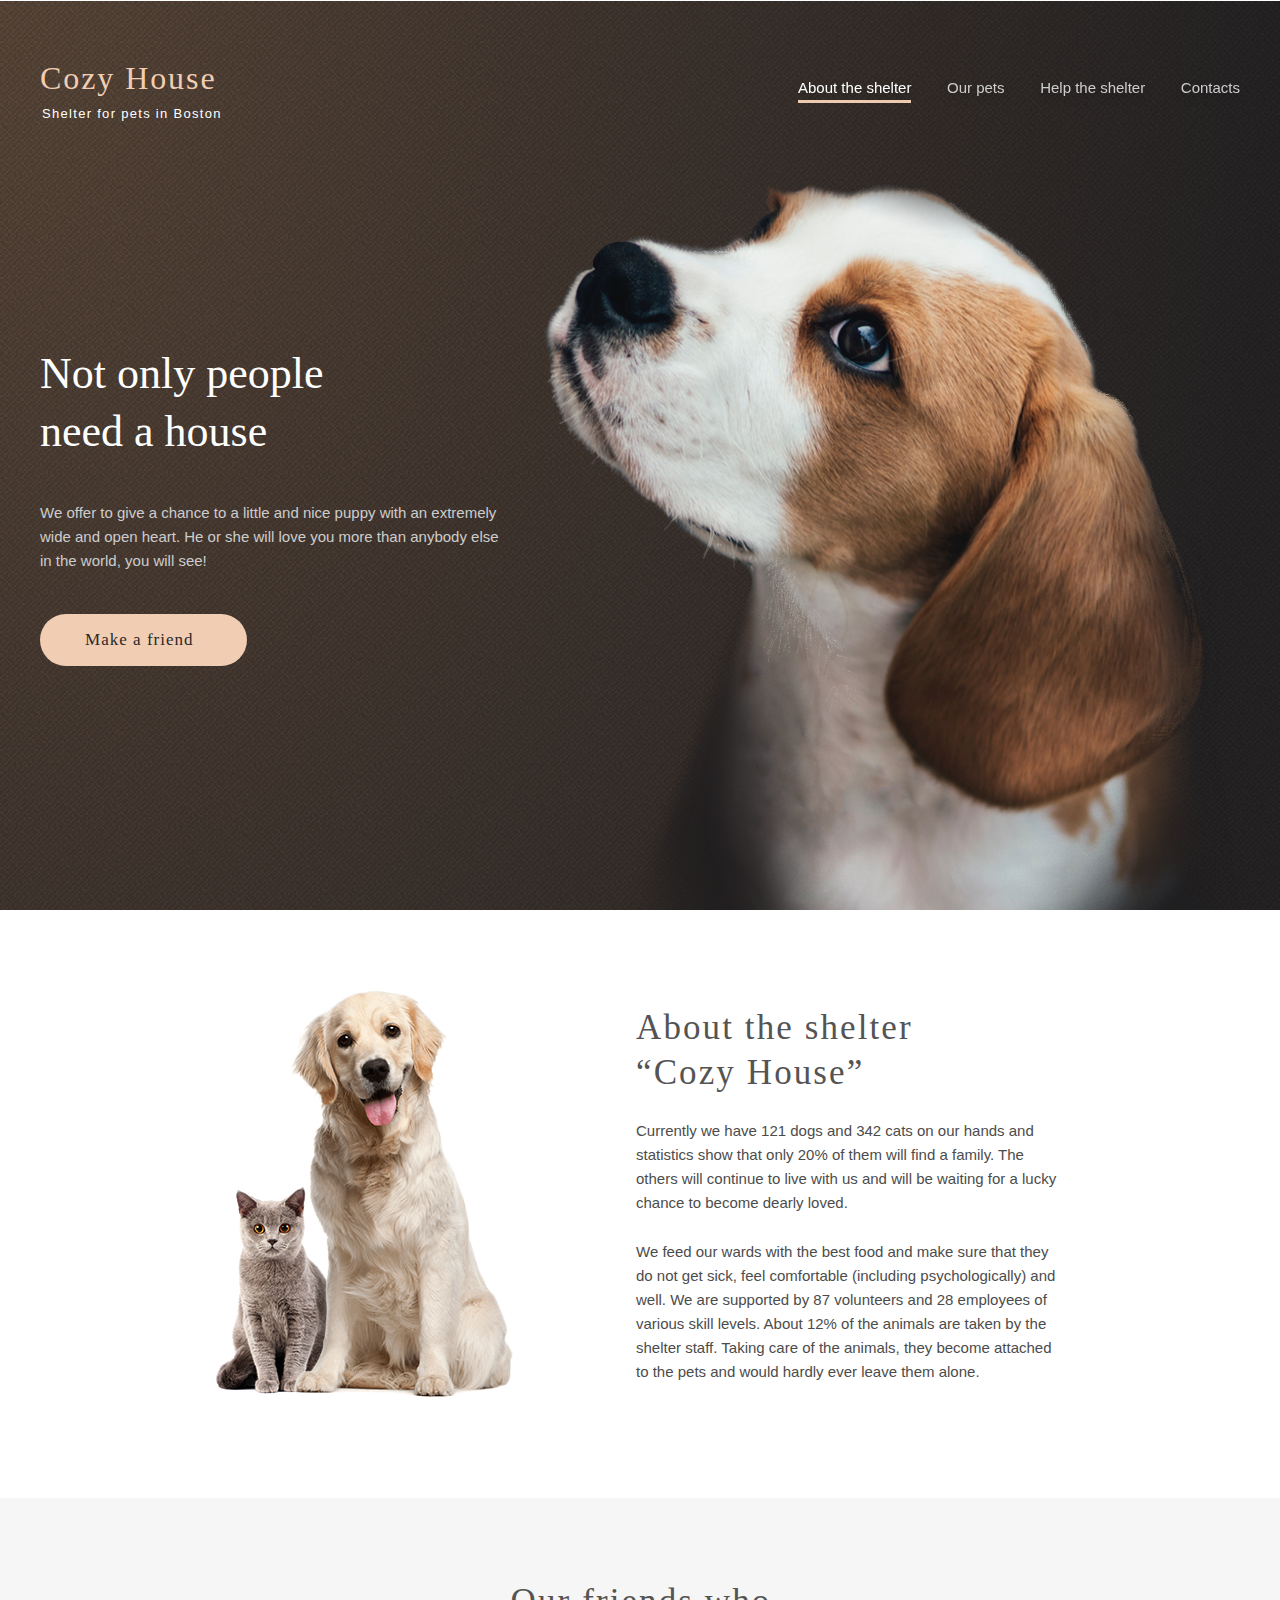
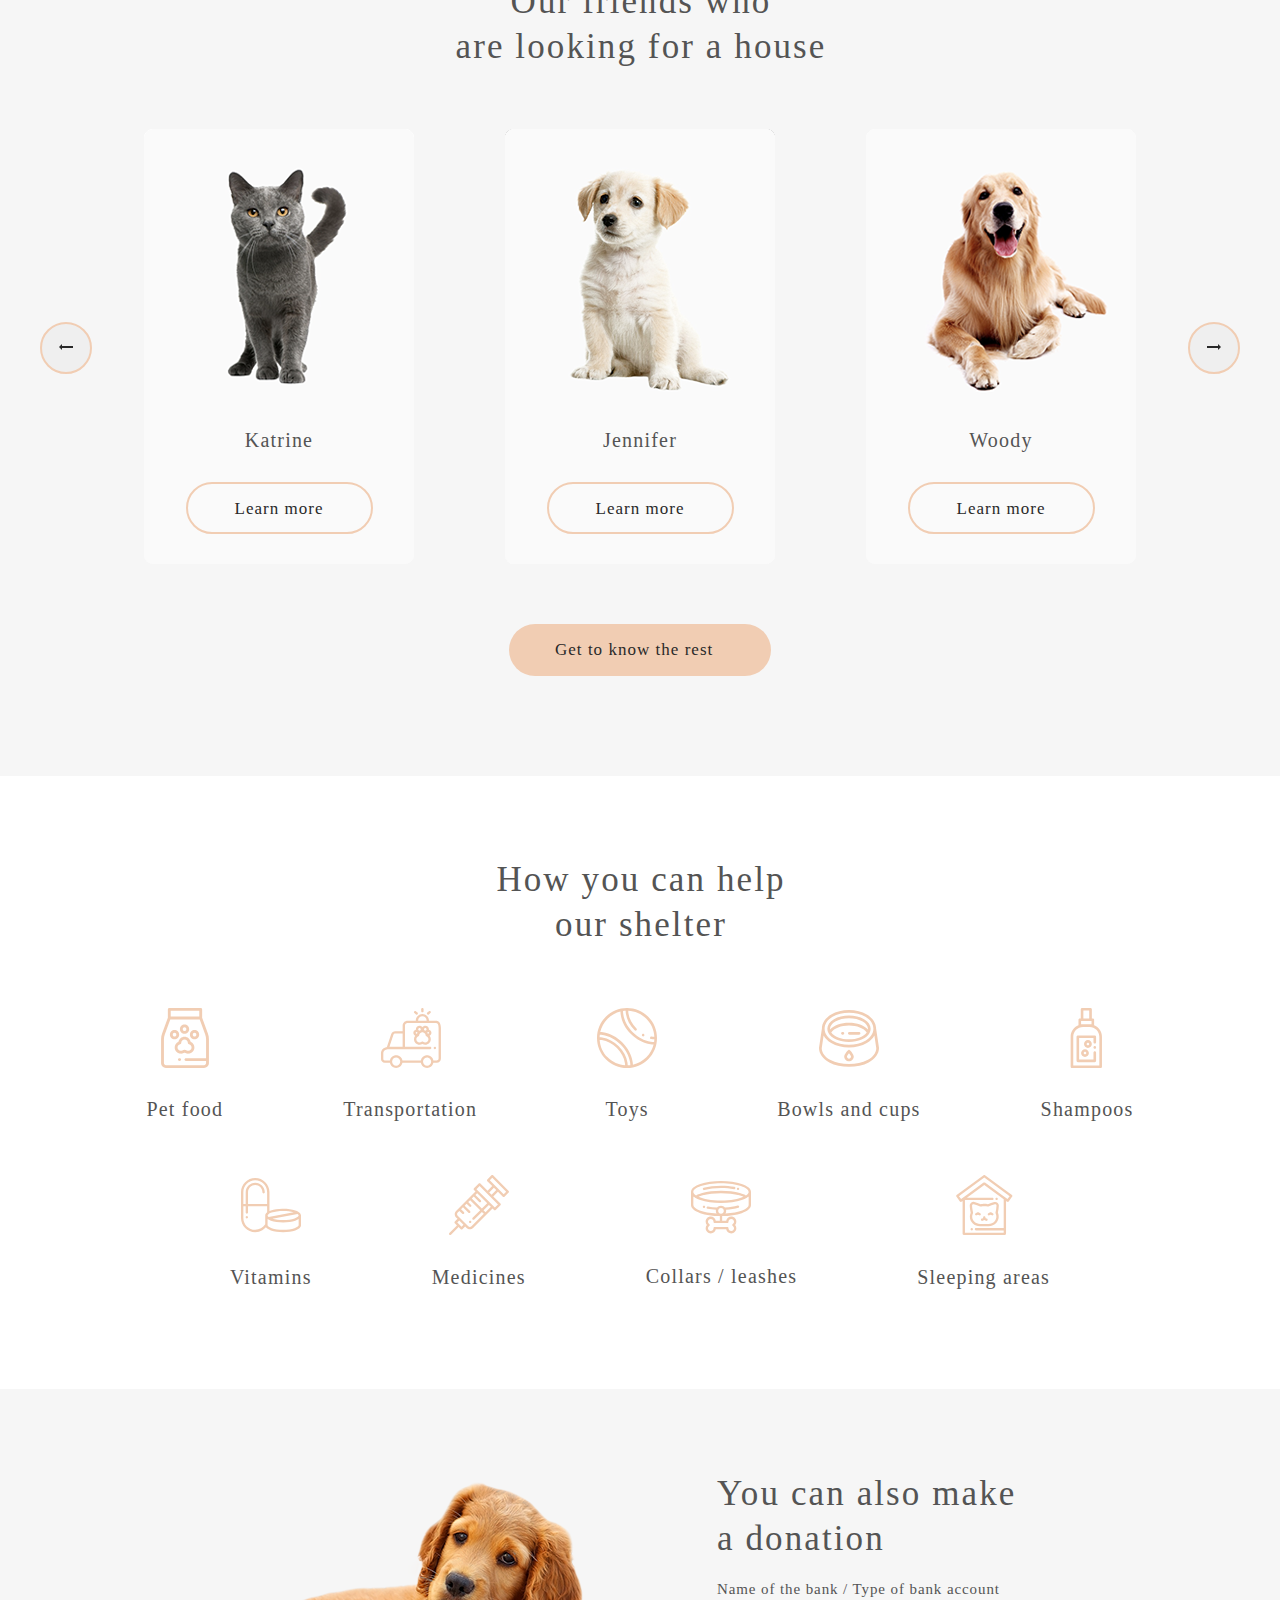
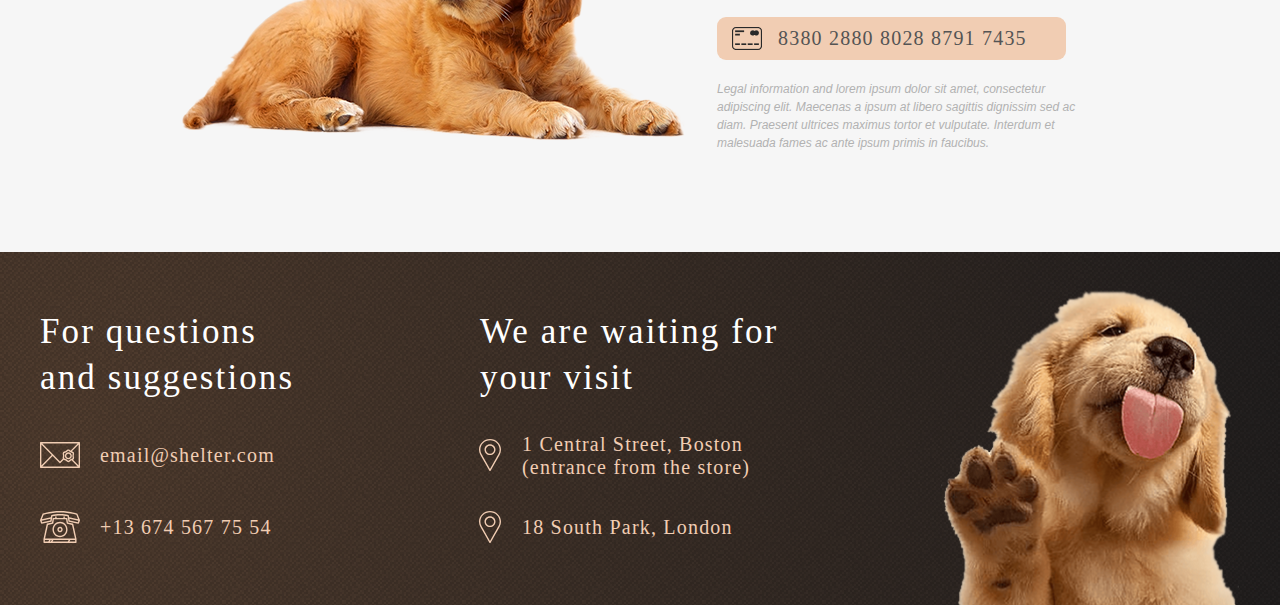
==== pages/main/index.html @ eb67eb22 "Add new files from RsSchool" ====
<!DOCTYPE html>
<html lang="en">

<head>
    <meta charset="UTF-8">
    <meta name="viewport" content="width=device-width, initial-scale=1.0">
    <title>Shelter</title>
    <link rel="stylesheet" href="normalize.min.css">
    <link rel="stylesheet" href="style.css">
</head>

<body>
    <header class="header">
        <div class="header__container">
            <a href="javascript:void(0)" class="header__logo">
                <div>
                    <h1 class="header__title">Cozy House</h1>
                    <p class="header__subtitle">Shelter for pets in Boston</p>
                </div>
            </a>
            <nav class="navbar">
                <div class="navbar__wrapper">
                    <a href="javascript:void(0)" class="burger-logo">
                        <div>
                            <h2 class="burger-logo__title">Cozy House</h2>
                            <p class="burger-logo__subtitle">Shelter for pets in Boston</p>
                        </div>
                    </a>
                    <div class="burger">
                        <span></span>
                        <span></span>
                        <span></span>
                    </div>
                    <ul class="main-menu">
                        <li class="main-menu__item">
                            <a href="#" class="main-menu__link main-menu__link_active">About the shelter</a>
                        </li>
                        <li class="main-menu__item">
                            <a href="../pets/index.html" class="main-menu__link">Our pets</a>
                        </li>
                        <li class="main-menu__item">
                            <a href="javascript:void(0)" class="main-menu__link main-menu__link_nonActive">Help the
                                shelter</a>
                        </li>
                        <li class="main-menu__item">
                            <a href="javascript:void(0)" class="main-menu__link main-menu__link_nonActive">Contacts</a>
                        </li>
                    </ul>
                </div>
            </nav>
            <div class="hamburger">
                <span></span>
                <span></span>
                <span></span>
            </div>
        </div>
        <div class="overlay"></div>
        <div class="overlay-popUp"></div>
    </header>
    <main>
        <section class="not-only">
            <div class="container">
                <h2 class="not-only__title">Not only people need a house</h2>
                <p class="not-only__text">
                    We offer to give a chance to a little and nice puppy with an extremely wide and open heart. He or
                    she will love you more than anybody else in the world, you will see!
                </p>
                <a href="../pets/index.html" class="not-only__link">Make a friend</a>
                <img class="not-only__dog" src="../../assets/images/start-screen-puppy.png" alt="Dog">
            </div>
        </section>
        <section class="about">
            <div class="container">
                <div class="about__wrapper">
                    <img class="about__img" src="../../assets/images/about-pets.png" alt="Cat and Dog">
                    <div class="about__content">
                        <h2 class="about__title">About the shelter “Cozy House”</h2>
                        <p class="about__text">
                            Currently we have 121 dogs and 342 cats on our hands and statistics show that only 20% of
                            them
                            will find a family. The others will continue to live with us and will be waiting for a lucky
                            chance to become dearly loved.
                        </p>
                        <p class="about__text">
                            We feed our wards with the best food and make sure that they do not get sick, feel
                            comfortable
                            (including psychologically) and well. We are supported by 87 volunteers and 28 employees of
                            various skill levels. About 12% of the animals are taken by the shelter staff. Taking care
                            of
                            the animals, they become attached to the pets and would hardly ever leave them alone.
                        </p>
                    </div>
                </div>
            </div>
        </section>
        <section class="our-friends">
            <div class="container">
                <h2 class="our-friends__title">
                    Our friends who<br> are looking for a house
                </h2>
                <div class="carousel">
                    <button class="our-friends__button our-friends__button_left">
                        <img src="../../assets/icons/Arrow.png" alt="arrow left" class="our-friend__arrow-left">
                    </button>
                    <div class="carousel__wrapper">
                        <ul class="dogs-slider">
                            <li class="dogs-slider__item">
                                <img src="../../assets/images/pets-katrine.png" alt="A cat" class="dogs-slider__img">
                                <p class="dogs-slider__name">Katrine</p>
                                <a href="" class="dogs-slider__link">Learn more</a>
                            </li>
                            <li class="dogs-slider__item">
                                <img src="../../assets/images/pets-jennifer.png" alt="A dog" class="dogs-slider__img">
                                <p class="dogs-slider__name">Jennifer</p>
                                <a href="" class="dogs-slider__link">Learn more</a>
                            </li>
                            <li class="dogs-slider__item">
                                <img src="../../assets/images/pets-woody.png" alt="A dog" class="dogs-slider__img">
                                <p class="dogs-slider__name">Woody</p>
                                <a href="" class="dogs-slider__link">Learn more</a>
                            </li>
                        </ul>
                    </div>
                    <button class="our-friends__button our-friends__button_right">
                        <img src="../../assets/icons/Arrow.png" alt="arrow left" class="our-friend__arrow-right">
                    </button>
                </div>
                <a href="../pets/index.html" class="our-friends__get">Get to know the rest</a>
                <div class="pet">
                    <div class="pet__picture">
                        <img src="../../assets/images/pets-jennifer.png" alt="A dog" class="pet__img">
                    </div>
                    <div class="pet__content">
                        <h3 class="pet__title">Jennifer</h3>
                        <p class="pet__subtitle"><span class="pet__type">Dog</span> - <span
                                class="pet__breed">Labrador</span></p>
                        <p class="pet__descr">
                            Jennifer is a sweet 2 months old Labrador that is patiently waiting to find a new forever
                            home. This girl really enjoys being able to go outside to run and play, but won't hesitate
                            to play up a storm in the house if she has all of her favorite toys.
                        </p>
                        <ul class="pet-desr">
                            <li class="pet-desr__age">Age: <span>2 months</span></li>
                            <li class="pet-desr__inoculation">Inoculations: <span>none</span></li>
                            <li class="pet-desr__diseases">Diseases: <span>none</span></li>
                            <li class="pet-desr__parasites">Parasites: <span>none</span></li>
                        </ul>
                    </div>
                    <div class="pet__close">
                        <svg width="12" height="12" viewBox="0 0 12 12" fill="none" xmlns="http://www.w3.org/2000/svg">
                            <path fill-rule="evenodd" clip-rule="evenodd"
                                d="M7.42618 6.00003L11.7046 1.72158C12.0985 1.32775 12.0985 0.689213 11.7046 0.295433C11.3108 -0.0984027 10.6723 -0.0984027 10.2785 0.295433L5.99998 4.57394L1.72148 0.295377C1.32765 -0.098459 0.68917 -0.098459 0.295334 0.295377C-0.0984448 0.689213 -0.0984448 1.32775 0.295334 1.72153L4.57383 5.99997L0.295334 10.2785C-0.0984448 10.6723 -0.0984448 11.3108 0.295334 11.7046C0.68917 12.0985 1.32765 12.0985 1.72148 11.7046L5.99998 7.42612L10.2785 11.7046C10.6723 12.0985 11.3108 12.0985 11.7046 11.7046C12.0985 11.3108 12.0985 10.6723 11.7046 10.2785L7.42618 6.00003Z"
                                fill="#292929" />
                        </svg>
                    </div>
                </div>
            </div>
        </section>
        <section class="help">
            <div class="container">
                <h2 class="help__title">How you can help our shelter</h2>
                <ul class="help__list">
                    <li class="help__item">
                        <img class="help__img" src="../../assets/images/icon-pet-food.svg" alt="food">
                        <span class="help__name">Pet food</span>
                    </li>
                    <li class="help__item">
                        <img class="help__img" src="../../assets/images/icon-transportation.svg" alt="transportation">
                        <span class="help__name">Transportation</span>
                    </li>
                    <li class="help__item">
                        <img class="help__img" src="../../assets/images/icon-toys.svg" alt="toys">
                        <span class="help__name">Toys</span>
                    </li>
                    <li class="help__item">
                        <img class="help__img" src="../../assets/images/icon-bowls-and-cups.svg" alt="bowls-and-cups">
                        <span class="help__name">Bowls and cups</span>
                    </li>
                    <li class="help__item">
                        <img class="help__img" src="../../assets/images/icon-shampoos.svg" alt="shampoos">
                        <span class="help__name">Shampoos</span>
                    </li>
                    <li class="help__item">
                        <img class="help__img" src="../../assets/images/icon-vitamins.svg" alt="vitamins">
                        <span class="help__name">Vitamins</span>
                    </li>
                    <li class="help__item">
                        <img class="help__img" src="../../assets/images/icon-medicines.svg" alt="medicines">
                        <span class="help__name">Medicines</span>
                    </li>
                    <li class="help__item">
                        <img class="help__img" src="../../assets/images/collars-or-leashes.svg" alt="leashes">
                        <span class="help__name">Collars / leashes</span>
                    </li>
                    <li class="help__item">
                        <img class="help__img" src="../../assets/images/icon-sleeping-area.svg" alt="sleeping-area">
                        <span class="help__name">Sleeping areas</span>
                    </li>
                </ul>
            </div>
        </section>
        <section class="addition">
            <div class="container">
                <div class="addition__wrapper">
                    <img src="../../assets/images/donation-dog.png" alt="A dog" class="addition__img">
                    <div class="addition__content">
                        <h2 class="addition__title">You can also make a donation</h2>
                        <p class="addition__bank">Name of the bank / Type of bank account</p>
                        <a href="#" class="addition__card">
                            <img src="../../assets/icons/credit-card.png" alt="card" class="addition__icon">
                            8380 2880 8028 8791 7435
                        </a>
                        <p class="addition__text">
                            Legal information and lorem ipsum dolor sit amet, consectetur adipiscing elit. Maecenas a
                            ipsum at libero sagittis dignissim sed ac diam. Praesent ultrices maximus tortor et
                            vulputate. Interdum et malesuada fames ac ante ipsum primis in faucibus.
                        </p>
                    </div>
                </div>
            </div>
        </section>
    </main>
    <footer class="footer">
        <div class="container">
            <div class="footer__flex">
                <div class="footer__contacts">
                    <h3 class="footer__title">For questions and suggestions</h3>
                    <a class="footer__email email" href="mailto:email@shelter.com">
                        <img class="email__icon" src="../../assets/icons/mail.svg" alt="Email">
                        email@shelter.com
                    </a>
                    <a class="footer__phone phone" href="tel:+136745677554">
                        <img class="phone__icon" src="../../assets/icons/phone.svg" alt="phone number">
                        +13 674 567 75 54
                    </a>
                </div>
                <div class="footer__location">
                    <h3 class="footer__title">We are waiting for your visit</h3>
                    <a target="_blank" class="footer__address address-one" href="https://goo.gl/maps/z3WQQG3TH1wXpCeU8">
                        <img class="address-one__icon" src="../../assets/icons/pin.svg" alt="location">
                        1 Central Street, Boston (entrance from the store)
                    </a>
                    <a target="_blank" class="footer__address address-two" href="https://goo.gl/maps/vzcgCVsz3eTxAUmG7">
                        <img class="address-two__icon" src="../../assets/icons/pin.svg" alt="location">
                        18 South Park, London
                    </a>
                </div>
                <img class="footer__img" src="../../assets/images/footer-puppy.png" alt="A dog">
            </div>
        </div>
    </footer>
    <script src="script.js"></script>
</body>

</html>
---- pages/main/style.css ----
* {
  -webkit-box-sizing: border-box;
          box-sizing: border-box;
  margin: 0;
  padding: 0;
  list-style: none;
  text-decoration: none;
}

h1, h2, h3, h4, h5 {
  margin: 0;
  padding: 0;
}

ul {
  list-style: none;
  padding: 0;
  margin: 0;
}

.container {
  position: relative;
  max-width: 1280px;
  padding: 0 40px;
  margin: 0 auto;
}

.header {
  padding-top: 60px;
  z-index: 1;
  background: transparent;
}
.header__container {
  position: relative;
  display: -webkit-box;
  display: -ms-flexbox;
  display: flex;
  -webkit-box-pack: justify;
      -ms-flex-pack: justify;
          justify-content: space-between;
  max-width: 1280px;
  padding: 0 40px;
  margin: 0 auto;
}
.header__logo {
  z-index: 1;
}
.header__title {
  color: #F1CDB3;
  font-family: Georgia, serif;
  font-weight: normal;
  line-height: 37.5px;
  font-size: 32px;
  letter-spacing: 0.06em;
}
.header__subtitle {
  font-family: Arial, sans-serif;
  font-weight: normal;
  font-size: 13px;
  letter-spacing: 0.1em;
  color: #FFFFFF;
  text-align: center;
  margin-top: 9px;
  margin-left: 2px;
}

.navbar {
  z-index: 1;
  width: 442px;
  padding-top: 16px;
  margin-left: auto;
}

.overlay {
  display: none;
  width: 100%;
  position: fixed;
  height: 100%;
  top: 0;
  z-index: 3;
  background: rgba(41, 41, 41, 0.6);
}

.overlay-popUp {
  display: none;
  width: 100%;
  position: fixed;
  height: 100%;
  top: 0;
  z-index: 3;
  background: rgba(41, 41, 41, 0.6);
}

.main-menu {
  display: -webkit-box;
  display: -ms-flexbox;
  display: flex;
  -webkit-box-pack: justify;
      -ms-flex-pack: justify;
          justify-content: space-between;
}
.main-menu__link {
  text-decoration: none;
  font-family: Arial, sans-serif;
  font-weight: normal;
  font-size: 15px;
  line-height: 160%;
  color: #CDCDCD;
  -webkit-filter: drop-shadow(0px 4px 4px rgba(0, 0, 0, 0.25));
          filter: drop-shadow(0px 4px 4px rgba(0, 0, 0, 0.25));
}
.main-menu__link:hover {
  color: #FFFFFF;
  -webkit-transition: 0.5s;
  -o-transition: 0.5s;
  transition: 0.5s;
}
.main-menu__link_active {
  color: #ffffff;
}
.main-menu__link_active:hover {
  color: wheat;
}
.main-menu__link_nonActive:hover {
  cursor: default;
  color: #CDCDCD;
}
.main-menu__item {
  position: relative;
}
.main-menu__item:nth-child(1)::before {
  position: absolute;
  bottom: -3px;
  content: "";
  left: 0;
  width: 100%;
  height: 3px;
  background: #F1CDB3;
}
.main-menu__item::before {
  position: absolute;
  content: "";
  height: 3px;
  width: 0;
  background-color: #F1CDB3;
  -webkit-transition: width 0.5s ease-in-out, left 0.5s ease-in-out;
  -o-transition: width 0.5s ease-in-out, left 0.5s ease-in-out;
  transition: width 0.5s ease-in-out, left 0.5s ease-in-out;
  left: 50%;
  bottom: -3px;
}
.main-menu__item:hover::before {
  width: 100%;
  left: 0;
}
.main-menu__item:nth-child(3):hover::before {
  cursor: default;
  content: "";
  height: 0;
  width: 0;
  color: #CDCDCD;
}
.main-menu__item:nth-child(4):hover::before {
  cursor: default;
  content: "";
  height: 0;
  width: 0;
  color: #CDCDCD;
}

.not-only {
  padding: 120px 0 244px 0;
  z-index: -1;
  -webkit-transform: translateY(-120px);
      -ms-transform: translateY(-120px);
          transform: translateY(-120px);
  background: url(../../assets/images/noise_transparent@2x.png), -o-radial-gradient(0% 0%, 100% 215.42%, #5B483A 0%, #262425 100%), #211F20;
  background: url(../../assets/images/noise_transparent@2x.png), radial-gradient(100% 215.42% at 0% 0%, #5B483A 0%, #262425 100%), #211F20;
}
.not-only__title {
  width: 310px;
  margin-top: 224px;
  font-family: Georgia, serif;
  font-weight: normal;
  font-size: 44px;
  line-height: 130%;
  display: -webkit-box;
  display: -ms-flexbox;
  display: flex;
  -webkit-box-align: center;
      -ms-flex-align: center;
          align-items: center;
  color: #FFFFFF;
}
.not-only__text {
  padding-top: 41px;
  width: 460px;
  font-family: Arial, sans-serif;
  font-weight: normal;
  font-size: 15px;
  line-height: 160%;
  color: #CDCDCD;
}
.not-only__dog {
  max-width: 100%;
  height: auto;
  position: absolute;
  right: 40px;
  bottom: -244px;
}
.not-only__link {
  display: block;
  margin-top: 41px;
  padding: 15px 0px 0px 45px;
  width: 207px;
  height: 52px;
  background: #F1CDB3;
  border-radius: 100px;
  font-family: Georgia, serif;
  font-weight: normal;
  font-size: 17px;
  line-height: 130%;
  letter-spacing: 0.06em;
  color: #292929;
}
.not-only__link:hover {
  -webkit-transition: 0.5s;
  -o-transition: 0.5s;
  transition: 0.5s;
  background: #FDDCC4;
}

.about {
  margin-top: -120px;
  padding: 80px 0px 100px 0px;
}
.about__wrapper {
  max-width: 71%;
  margin: 0 auto;
  display: -webkit-box;
  display: -ms-flexbox;
  display: flex;
  -webkit-box-pack: justify;
      -ms-flex-pack: justify;
          justify-content: space-between;
}
.about__title {
  width: 370px;
  padding-top: 15px;
  height: 90px;
  font-family: Georgia, serif;
  font-weight: normal;
  font-size: 35px;
  line-height: 130%;
  letter-spacing: 0.06em;
  color: #545454;
}
.about__text {
  width: 430px;
  line-height: 160%;
  padding-top: 25px;
  font-family: Arial, sans-serif;
  font-weight: normal;
  font-size: 15px;
  color: #4C4C4C;
}
.about__text:nth-child(2) {
  padding-top: 39px;
}

.our-friends {
  background: #F6F6F6;
  padding-top: 81px;
  padding-bottom: 100px;
}
.our-friends__title {
  text-align: center;
  margin-left: 2px;
  font-family: Georgia, serif;
  font-weight: normal;
  font-size: 35px;
  line-height: 130%;
  letter-spacing: 0.06em;
  color: #545454;
}
.our-friends__button {
  z-index: 2;
  outline: none;
  padding-bottom: 5px;
  margin-top: 193px;
  width: 52px;
  height: 52px;
  border: 2px solid #F1CDB3;
  border-radius: 100px;
}
.our-friends__button_left {
  padding-bottom: 2px;
  -webkit-transform: rotate(-180deg);
      -ms-transform: rotate(-180deg);
          transform: rotate(-180deg);
}
.our-friends__button:hover {
  cursor: pointer;
  -webkit-transition: 0.5s;
  -o-transition: 0.5s;
  transition: 0.5s;
  background-color: #FDDCC4;
  border: none;
}
.our-friends__get {
  display: block;
  margin: 0 auto;
  margin-top: 30px;
  padding: 15px 0px 0px 46px;
  width: 262px;
  height: 52px;
  background: #F1CDB3;
  border-radius: 100px;
  font-family: Georgia, serif;
  font-weight: normal;
  font-size: 17px;
  line-height: 130%;
  letter-spacing: 0.06em;
  color: #292929;
}
.our-friends__get:hover {
  cursor: pointer;
  -webkit-transition: 0.5s;
  -o-transition: 0.5s;
  transition: 0.5s;
  background-color: #FDDCC4;
}

.carousel {
  position: relative;
  margin-top: 59px;
  display: -webkit-box;
  display: -ms-flexbox;
  display: flex;
}
.carousel__wrapper {
  position: relative;
  width: 992px;
  height: 465px;
  margin: 0 auto;
  overflow: hidden;
}

.button-inactive {
  -webkit-transition: 0.5s;
  -o-transition: 0.5s;
  transition: 0.5s;
  color: #CDCDCD;
  border: 2px solid #CDCDCD;
  pointer-events: none;
}

.dogs-slider {
  display: -webkit-box;
  display: -ms-flexbox;
  display: flex;
  position: absolute;
  top: 0;
  left: 0;
  -webkit-transition: 1s;
  -o-transition: 1s;
  transition: 1s;
}
.dogs-slider__item {
  -ms-flex-negative: 0;
      flex-shrink: 0;
  -webkit-transition: 1s;
  -o-transition: 1s;
  transition: 1s;
  padding: 0px 0px 30px 0px;
  border-radius: 9px;
  text-align: center;
  width: 270px;
  background: #FAFAFA;
}
.dogs-slider__item:hover {
  cursor: pointer;
  -webkit-transition: 0.5s;
  -o-transition: 0.5s;
  transition: 0.5s;
  background-color: #ffffff;
  -webkit-box-shadow: 0px 0px 21px -4px black;
          box-shadow: 0px 0px 21px -4px black;
}
.dogs-slider__img {
  display: block;
  max-width: 100%;
  height: auto;
}
.dogs-slider__name {
  margin-top: 30px;
  font-family: Georgia, serif;
  font-weight: normal;
  font-size: 20px;
  text-align: center;
  letter-spacing: 0.06em;
  color: #545454;
}
.dogs-slider__link {
  padding-top: 15px;
  border: 2px solid #F1CDB3;
  border-radius: 100px;
  font-family: Georgia, serif;
  font-weight: normal;
  font-size: 17px;
  letter-spacing: 0.06em;
  color: #292929;
  display: block;
  max-width: 187px;
  height: 52px;
  margin: 0 auto;
  margin-top: 30px;
}
.dogs-slider__link:hover {
  cursor: pointer;
  -webkit-transition: 0.5s;
  -o-transition: 0.5s;
  transition: 0.5s;
  background-color: #FDDCC4;
}

.pet {
  position: fixed;
  z-index: 5;
  top: 50%;
  left: 50%;
  -webkit-transform: translate(-50%, -50%);
      -ms-transform: translate(-50%, -50%);
          transform: translate(-50%, -50%);
  display: -webkit-box;
  display: -ms-flexbox;
  display: flex;
  display: none;
  -webkit-box-align: center;
      -ms-flex-align: center;
          align-items: center;
  background: #FAFAFA;
  border-radius: 9px;
  width: 900px;
  height: 500px;
}
.pet__title {
  font-family: Georgia, serif;
  font-style: normal;
  font-weight: normal;
  font-size: 35px;
  line-height: 130%;
  letter-spacing: 0.06em;
  color: #000000;
}
.pet__subtitle {
  font-family: Georgia, serif;
  font-style: normal;
  font-weight: normal;
  font-size: 20px;
  line-height: 115%;
  letter-spacing: 0.06em;
  margin-top: 9px;
}
.pet__descr {
  margin-top: 40px;
  font-family: Georgia, serif;
  font-style: normal;
  font-weight: normal;
  font-size: 15px;
  line-height: 118%;
  letter-spacing: 0.06em;
  color: #000000;
}
.pet__content {
  -ms-flex-item-align: start;
      -ms-grid-row-align: start;
      align-self: start;
  width: 352px;
  height: 362px;
  margin-top: 52px;
  margin-left: 33px;
}
.pet__picture {
  display: -webkit-box;
  display: -ms-flexbox;
  display: flex;
  -webkit-box-pack: center;
      -ms-flex-pack: center;
          justify-content: center;
  -webkit-box-align: center;
      -ms-flex-align: center;
          align-items: center;
  height: 500px;
  width: 500px;
}
.pet__img {
  -webkit-transform: scale(1.8);
      -ms-transform: scale(1.8);
          transform: scale(1.8);
}
.pet__close {
  -webkit-transition: 0.5s;
  -o-transition: 0.5s;
  transition: 0.5s;
  cursor: pointer;
  display: -webkit-box;
  display: -ms-flexbox;
  display: flex;
  -webkit-box-pack: center;
      -ms-flex-pack: center;
          justify-content: center;
  -webkit-box-align: center;
      -ms-flex-align: center;
          align-items: center;
  width: 52px;
  height: 52px;
  position: absolute;
  top: -52px;
  right: -45px;
  border: 2px solid #F1CDB3;
  border-radius: 100px;
}
.pet__close svg {
  width: 12px;
  height: 12px;
}
.pet__close:hover {
  -webkit-transition: 1s;
  -o-transition: 1s;
  transition: 1s;
  background: red;
}

.pet-desr {
  font-family: Georgia, serif;
  font-style: normal;
  font-weight: bold;
  font-size: 15px;
  line-height: 110%;
  letter-spacing: 0.06em;
  color: #000000;
  margin-top: 41px;
  padding-left: 14px;
}
.pet-desr span {
  font-weight: normal;
}
.pet-desr li {
  position: relative;
  margin-top: 12px;
}
.pet-desr li:before {
  position: absolute;
  width: 4px;
  height: 4px;
  left: -15px;
  top: 43%;
  border-radius: 50%;
  content: "";
  background: #F1CDB3;
}

.help {
  padding: 80px 0 46px 0;
}
.help__title {
  margin: 0 auto;
  padding-left: 2px;
  padding-top: 1px;
  width: 316px;
  font-family: Georgia, serif;
  font-style: normal;
  font-weight: normal;
  font-size: 35px;
  line-height: 130%;
  -webkit-box-align: center;
      -ms-flex-align: center;
          align-items: center;
  text-align: center;
  letter-spacing: 0.06em;
  color: #545454;
}
.help__list {
  max-width: 1149px;
  text-align: center;
  margin: 60px auto 0px auto;
  display: -webkit-box;
  display: -ms-flexbox;
  display: flex;
  -ms-flex-wrap: wrap;
      flex-wrap: wrap;
  -webkit-box-pack: center;
      -ms-flex-pack: center;
          justify-content: center;
}
.help__item {
  margin: 0 60px;
  margin-bottom: 54px;
}
.help__item:nth-child(8) {
  margin-top: 6px;
}
.help__name {
  margin-top: 26px;
  display: block;
  font-family: Georgia, serif;
  font-weight: normal;
  font-size: 20px;
  letter-spacing: 0.06em;
  color: #545454;
}

.addition {
  background: #F6F6F6;
  padding: 82px 0px 100px 0px;
}
.addition__title {
  margin-left: 1px;
  width: 300px;
  height: 90px;
  font-family: Georgia, serif;
  font-weight: normal;
  font-size: 35px;
  line-height: 130%;
  letter-spacing: 0.06em;
  color: #545454;
}
.addition__bank {
  margin-left: 1px;
  margin-top: 20px;
  font-family: Georgia, serif;
  font-weight: normal;
  font-size: 15px;
  line-height: 110%;
  letter-spacing: 0.06em;
  color: #545454;
}
.addition__img {
  display: block;
  margin-left: -2px;
  max-width: 100%;
  height: auto;
}
.addition__card {
  margin-top: 20px;
  margin-left: 1px;
  display: block;
  position: relative;
  padding: 10px 0px 0px 61px;
  width: 349px;
  height: 43px;
  background: #F1CDB3;
  border-radius: 9px;
  font-family: Georgia, serif;
  font-size: 20px;
  font-weight: normal;
  letter-spacing: 0.06em;
  color: #545454;
}
.addition__card:hover {
  -webkit-transition: 0.5s;
  -o-transition: 0.5s;
  transition: 0.5s;
  background: #cdb29d;
  color: white;
}
.addition__icon {
  position: absolute;
  left: 15px;
}
.addition__wrapper {
  max-width: 76%;
  margin: 0 auto;
  display: -webkit-box;
  display: -ms-flexbox;
  display: flex;
  -webkit-box-pack: justify;
      -ms-flex-pack: justify;
          justify-content: space-between;
  -webkit-box-align: center;
      -ms-flex-align: center;
          align-items: center;
}
.addition__text {
  margin-top: 20px;
  padding-left: 1px;
  display: block;
  width: 380px;
  font-family: Arial, sans-serif;
  font-style: italic;
  font-weight: normal;
  font-size: 12px;
  line-height: 18px;
  color: #B2B2B2;
}

.footer {
  padding-top: 38px;
  background: url(../../assets/images/noise_transparent@2x.png), -o-radial-gradient(5.73% 50%, 110.67% 538.64%, #513D2F 0%, #1A1A1C 100%), #211F20;
  background: url(../../assets/images/noise_transparent@2x.png), radial-gradient(110.67% 538.64% at 5.73% 50%, #513D2F 0%, #1A1A1C 100%), #211F20;
}
.footer__flex {
  display: -webkit-box;
  display: -ms-flexbox;
  display: flex;
  -webkit-box-pack: justify;
      -ms-flex-pack: justify;
          justify-content: space-between;
}
.footer__contacts {
  max-width: 280px;
  margin-top: 19px;
}
.footer__location {
  max-width: 302px;
  margin-top: 19px;
  margin-left: 2px;
}
.footer__title {
  font-family: Georgia, serif;
  font-weight: normal;
  font-size: 35px;
  line-height: 130%;
  letter-spacing: 0.06em;
  color: #FFFFFF;
}
.footer__email {
  position: relative;
  margin-top: 44px;
  padding: 0px 0px 0px 60px;
  display: block;
  font-family: Georgia, serif;
  font-weight: normal;
  font-size: 20px;
  line-height: 115%;
  letter-spacing: 0.06em;
  color: #F1CDB3;
}
.footer__email:hover {
  color: white;
  -webkit-transition: 0.3s;
  -o-transition: 0.3s;
  transition: 0.3s;
}
.footer__phone {
  position: relative;
  margin-top: 49px;
  padding: 0px 0px 0px 60px;
  display: block;
  font-family: Georgia, serif;
  font-weight: normal;
  font-size: 20px;
  line-height: 115%;
  letter-spacing: 0.06em;
  color: #F1CDB3;
}
.footer__phone:hover {
  color: white;
  -webkit-transition: 0.3s;
  -o-transition: 0.3s;
  transition: 0.3s;
}
.footer__address {
  position: relative;
  margin-top: 33px;
  padding-left: 42px;
  display: block;
  font-family: Georgia, serif;
  font-weight: normal;
  font-size: 20px;
  line-height: 115%;
  letter-spacing: 0.06em;
  color: #F1CDB3;
}
.footer__address:nth-child(3) {
  margin-top: 37px;
}
.footer__img {
  max-width: 100%;
  height: auto;
}

.address-one {
  position: relative;
}
.address-one__icon {
  position: absolute;
  left: -1px;
  bottom: 8px;
}

.address-two__icon {
  position: absolute;
  left: -1px;
  bottom: -4px;
}

.email__icon {
  position: absolute;
  left: 0;
  bottom: -1px;
}

.phone__icon {
  position: absolute;
  left: 0;
  bottom: -4px;
}

.burger {
  display: none;
  width: 50px;
  cursor: pointer;
  -webkit-transition: 0.8s;
  -o-transition: 0.8s;
  transition: 0.8s;
  z-index: 2;
  position: absolute;
  right: 48px;
  top: 18px;
  width: 30px;
  height: 24px;
}

.burger span {
  cursor: pointer;
  width: 30px;
  height: 0px;
  border: 1px solid #F1CDB3;
  display: block;
  margin-bottom: 8px;
  -webkit-transition: 0.8s;
  -o-transition: 0.8s;
  transition: 0.8s;
}

.burger__active {
  cursor: pointer;
  -webkit-transition: 0.8s all;
  -o-transition: 0.8s all;
  transition: 0.8s all;
  -webkit-transform: translateX(2px) rotate(-90deg);
      -ms-transform: translateX(2px) rotate(-90deg);
          transform: translateX(2px) rotate(-90deg);
}

.burger-logo {
  display: none;
}
.burger-logo__title {
  color: #F1CDB3;
  font-family: Georgia, serif;
  font-weight: normal;
  line-height: 37.5px;
  font-size: 32px;
  letter-spacing: 0.06em;
}
.burger-logo__subtitle {
  font-family: Arial, sans-serif;
  font-weight: normal;
  font-size: 13px;
  letter-spacing: 0.1em;
  color: #FFFFFF;
  text-align: left;
  margin-top: 9px;
  margin-left: 2px;
}

@media (max-width: 1279px) {
  .header {
    padding-top: 30px;
  }
  .header__container {
    max-width: 768px;
    padding: 0px 30px 0px 30px;
  }

  .container {
    max-width: 768px;
    padding: 0px 30px 0px 30px;
  }

  .not-only {
    padding-bottom: 245px;
  }
  .not-only__title {
    width: 310px;
    margin-left: 124px;
    margin-top: 61px;
  }
  .not-only__dog {
    position: relative;
    max-width: 80%;
    display: block;
    margin: -183px 0px 0px 179px;
  }
  .not-only__text {
    padding-top: 41px;
    padding-left: 124px;
    width: 585px;
  }
  .not-only__link {
    margin: 41px auto;
  }

  .pet {
    padding-right: 4px;
    width: 630px;
    height: 350px;
  }
  .pet__picture {
    width: 376px;
    height: 350px;
  }
  .pet__img {
    -webkit-transform: scale(1.2);
        -ms-transform: scale(1.2);
            transform: scale(1.2);
  }
  .pet__content {
    margin-left: 0px;
    margin-top: 12px;
  }
  .pet__descr {
    font-size: 13px;
    margin-top: 27px;
    line-height: 118%;
  }
  .pet__descr li {
    margin-top: 7px;
  }

  .pet-desr {
    margin-top: 15px;
  }
  .pet-desr li {
    margin-top: 7px;
  }

  .about {
    padding: 80px 0px 18px 0px;
  }
  .about__wrapper {
    -webkit-box-orient: vertical;
    -webkit-box-direction: normal;
        -ms-flex-direction: column;
            flex-direction: column;
  }
  .about__img {
    margin: 81px auto;
    display: block;
    -webkit-box-ordinal-group: 3;
        -ms-flex-order: 2;
            order: 2;
    height: 408px;
    width: 300px;
  }
  .about__title {
    padding-top: 1px;
    margin-left: 33px;
  }
  .about__text {
    margin-left: 33px;
    width: 436px;
  }
  .about__text:nth-child(2) {
    padding-top: 25px;
  }

  .carousel__wrapper {
    width: 582px;
  }

  .help__list {
    width: 630px;
    display: -webkit-box;
    display: -ms-flexbox;
    display: flex;
    -webkit-box-pack: justify;
        -ms-flex-pack: justify;
            justify-content: space-between;
  }
  .help__item {
    margin: 0 0 54px 0;
    width: 170px;
  }

  .addition__wrapper {
    -webkit-box-orient: vertical;
    -webkit-box-direction: normal;
        -ms-flex-direction: column;
            flex-direction: column;
  }
  .addition__img {
    -webkit-box-ordinal-group: 3;
        -ms-flex-order: 2;
            order: 2;
    margin-top: 60px;
  }

  .footer {
    padding-top: 12px;
  }
  .footer__flex {
    width: 709px;
    -ms-flex-wrap: wrap;
        flex-wrap: wrap;
    -ms-flex-pack: distribute;
        justify-content: space-around;
  }
  .footer__contacts {
    width: 302px;
  }
  .footer__location {
    width: 302px;
    margin-top: 19px;
    margin-left: -9px;
  }
  .footer__img {
    margin-top: 66px;
  }
}
@media (max-width: 767px) {
  .header {
    padding-top: 30px;
  }
  .header__container {
    position: relative;
    max-width: 320px;
    padding: 0px 10px 0px 10px;
  }

  .container {
    max-width: 320px;
    padding: 0px 10px 0px 10px;
  }

  .navbar {
    position: fixed;
    top: 0;
    right: 0;
    -webkit-transform: translateX(100%);
        -ms-transform: translateX(100%);
            transform: translateX(100%);
    width: 320px;
    height: 100vh;
    padding: 30px 9px;
    background: #292929;
    -webkit-transition: 0.6s;
    -o-transition: 0.6s;
    transition: 0.6s;
    z-index: 5;
  }
  .navbar__wrapper {
    position: relative;
  }

  .main-menu {
    padding-right: 5px;
    margin-top: 115px;
  }
  .main-menu__link {
    font-size: 32px;
  }

  .navbar__active {
    -webkit-transform: translateX(0%);
        -ms-transform: translateX(0%);
            transform: translateX(0%);
    right: 0;
  }

  .main-menu {
    -webkit-box-orient: vertical;
    -webkit-box-direction: normal;
        -ms-flex-direction: column;
            flex-direction: column;
    -webkit-box-align: center;
        -ms-flex-align: center;
            align-items: center;
    -webkit-box-pack: center;
        -ms-flex-pack: center;
            justify-content: center;
  }
  .main-menu__item {
    margin-top: 44px;
  }

  .hamburger {
    width: 50px;
    cursor: pointer;
    -webkit-transition: 0.8s;
    -o-transition: 0.8s;
    transition: 0.8s;
    z-index: 2;
    display: block;
    position: absolute;
    right: 53px;
    top: 51%;
    -webkit-transform: translateY(-50%);
        -ms-transform: translateY(-50%);
            transform: translateY(-50%);
    width: 30px;
    height: 24px;
  }

  .hamburger span {
    cursor: pointer;
    width: 30px;
    height: 0px;
    border: 1px solid #F1CDB3;
    display: block;
    margin-bottom: 8px;
    -webkit-transition: 0.8s;
    -o-transition: 0.8s;
    transition: 0.8s;
  }

  .hamburger__active {
    cursor: pointer;
    -webkit-transition: 0.8s all;
    -o-transition: 0.8s all;
    transition: 0.8s all;
    -webkit-transform: translateY(-13px) rotate(-90deg);
        -ms-transform: translateY(-13px) rotate(-90deg);
            transform: translateY(-13px) rotate(-90deg);
  }

  .burger-logo {
    display: block;
  }

  .burger {
    display: block;
  }

  .not-only {
    padding-bottom: 255px;
  }
  .not-only__dog {
    max-width: 260px;
    height: auto;
    margin: -138px 2px -11px 79px;
  }
  .not-only .not-only__link {
    margin: 0px auto;
    margin-top: 42px;
  }
  .not-only__title {
    font-family: Georgia, serif;
    font-weight: normal;
    font-size: 25px;
    line-height: 130%;
    display: -webkit-box;
    display: -ms-flexbox;
    display: flex;
    -webkit-box-align: center;
        -ms-flex-align: center;
            align-items: center;
    text-align: center;
    letter-spacing: 0.06em;
    color: #FFFFFF;
    margin: 60px 0 0 0;
    width: 100%;
  }
  .not-only__text {
    font-family: Arial, sans-serif;
    font-weight: normal;
    font-size: 15px;
    line-height: 160%;
    display: -webkit-box;
    display: -ms-flexbox;
    display: flex;
    -webkit-box-align: center;
        -ms-flex-align: center;
            align-items: center;
    text-align: center;
    color: #CDCDCD;
    margin: 42px 0 0 0;
    padding: 0;
    width: 100%;
  }

  .about {
    padding-top: 41px;
    padding-bottom: 0px;
  }
  .about__wrapper {
    max-width: 100%;
  }
  .about__title {
    display: block;
    font-size: 25px;
    margin: 0 auto;
    text-align: center;
    width: 249px;
  }
  .about__text {
    font-size: 15px;
    width: 300px;
    margin: 0 auto;
    width: 270px;
    line-height: 160%;
    text-align: justify;
  }
  .about__text:nth-child(2) {
    padding-top: 0px;
  }
  .about__text:nth-child(3) {
    padding-top: 22px;
  }
  .about__img {
    margin: 41px auto;
    display: block;
    height: 353.6px;
    width: 260px;
  }

  .our-friends {
    padding-top: 43px;
    padding-bottom: 42px;
  }
  .our-friends__title {
    font-size: 25px;
  }
  .our-friends__button {
    position: absolute;
  }
  .our-friends__button_left {
    left: 57px;
    bottom: -73px;
    margin: 0;
  }
  .our-friends__button_right {
    right: 59px;
    bottom: -73px;
  }
  .our-friends__get {
    margin-top: 114px;
  }

  .carousel {
    margin-top: 42px;
  }
  .carousel__wrapper {
    width: 270px;
  }

  .pet {
    padding: 10px;
    width: 240px;
    height: 341px;
    text-align: center;
  }
  .pet__subtitle {
    margin-top: 0;
  }
  .pet__descr {
    margin-top: 8px;
    text-align: justify;
  }
  .pet__picture {
    display: none;
  }
  .pet__content {
    margin-top: 2px;
  }

  .pet-desr {
    text-align: left;
  }
  .pet-desr li {
    margin-top: 1px;
  }

  .help {
    padding-top: 41px;
    padding-bottom: 6px;
  }
  .help__title {
    font-size: 25px;
    width: 264px;
  }
  .help__img {
    height: 50px;
    width: 50px;
  }
  .help__item {
    width: 134px;
    margin-bottom: 30px;
  }
  .help__list {
    margin-top: 42px;
    width: 293px;
  }
  .help__name {
    margin-top: 16px;
    font-size: 15px;
  }

  .addition {
    padding-top: 42px;
    padding-bottom: 42px;
  }
  .addition__wrapper {
    max-width: 100%;
  }
  .addition__title {
    text-align: center;
    margin: 0 auto;
    width: 252px;
    font-size: 25px;
  }
  .addition__bank {
    font-family: Arial;
    font-style: normal;
    font-weight: normal;
    font-size: 15px;
    line-height: 160%;
    letter-spacing: normal;
    display: -webkit-box;
    display: -ms-flexbox;
    display: flex;
    -webkit-box-align: center;
        -ms-flex-align: center;
            align-items: center;
    color: #545454;
    margin-top: -6px;
  }
  .addition__card {
    width: 281px;
    font-size: 15px;
    margin-top: 20px;
    margin-left: -2px;
    padding-top: 13px;
  }
  .addition__text {
    width: 280px;
    text-align: justify;
  }
  .addition__icon {
    bottom: 10px;
  }
  .addition__img {
    width: 260px;
    height: 135.2px;
    margin-top: 42px;
  }

  .footer__flex {
    width: 100%;
    -webkit-box-orient: vertical;
    -webkit-box-direction: normal;
        -ms-flex-direction: column;
            flex-direction: column;
  }
  .footer__contacts {
    margin: 0 auto;
    width: 302px;
    margin-top: 19px;
  }
  .footer__title {
    text-align: center;
  }
  .footer__location {
    width: 300px;
    margin-top: 45px;
    margin-left: 1px;
  }
  .footer__img {
    width: 260px;
    height: 269px;
    display: block;
    margin: 0px auto;
    margin-top: 95px;
  }
}
@media (min-width: 320px) {
  .dogs-slider {
    -webkit-transform: translate(0px);
        -ms-transform: translate(0px);
            transform: translate(0px);
  }
}
@media (min-width: 768px) {
  .dogs-slider {
    -webkit-transform: translateX(0px);
        -ms-transform: translateX(0px);
            transform: translateX(0px);
  }
  .dogs-slider__item {
    margin-right: 41px;
  }
}
@media (min-width: 1280px) {
  .dogs-slider {
    -webkit-transform: translateX(0px);
        -ms-transform: translateX(0px);
            transform: translateX(0px);
  }
  .dogs-slider__item {
    margin-right: 91px;
  }
}
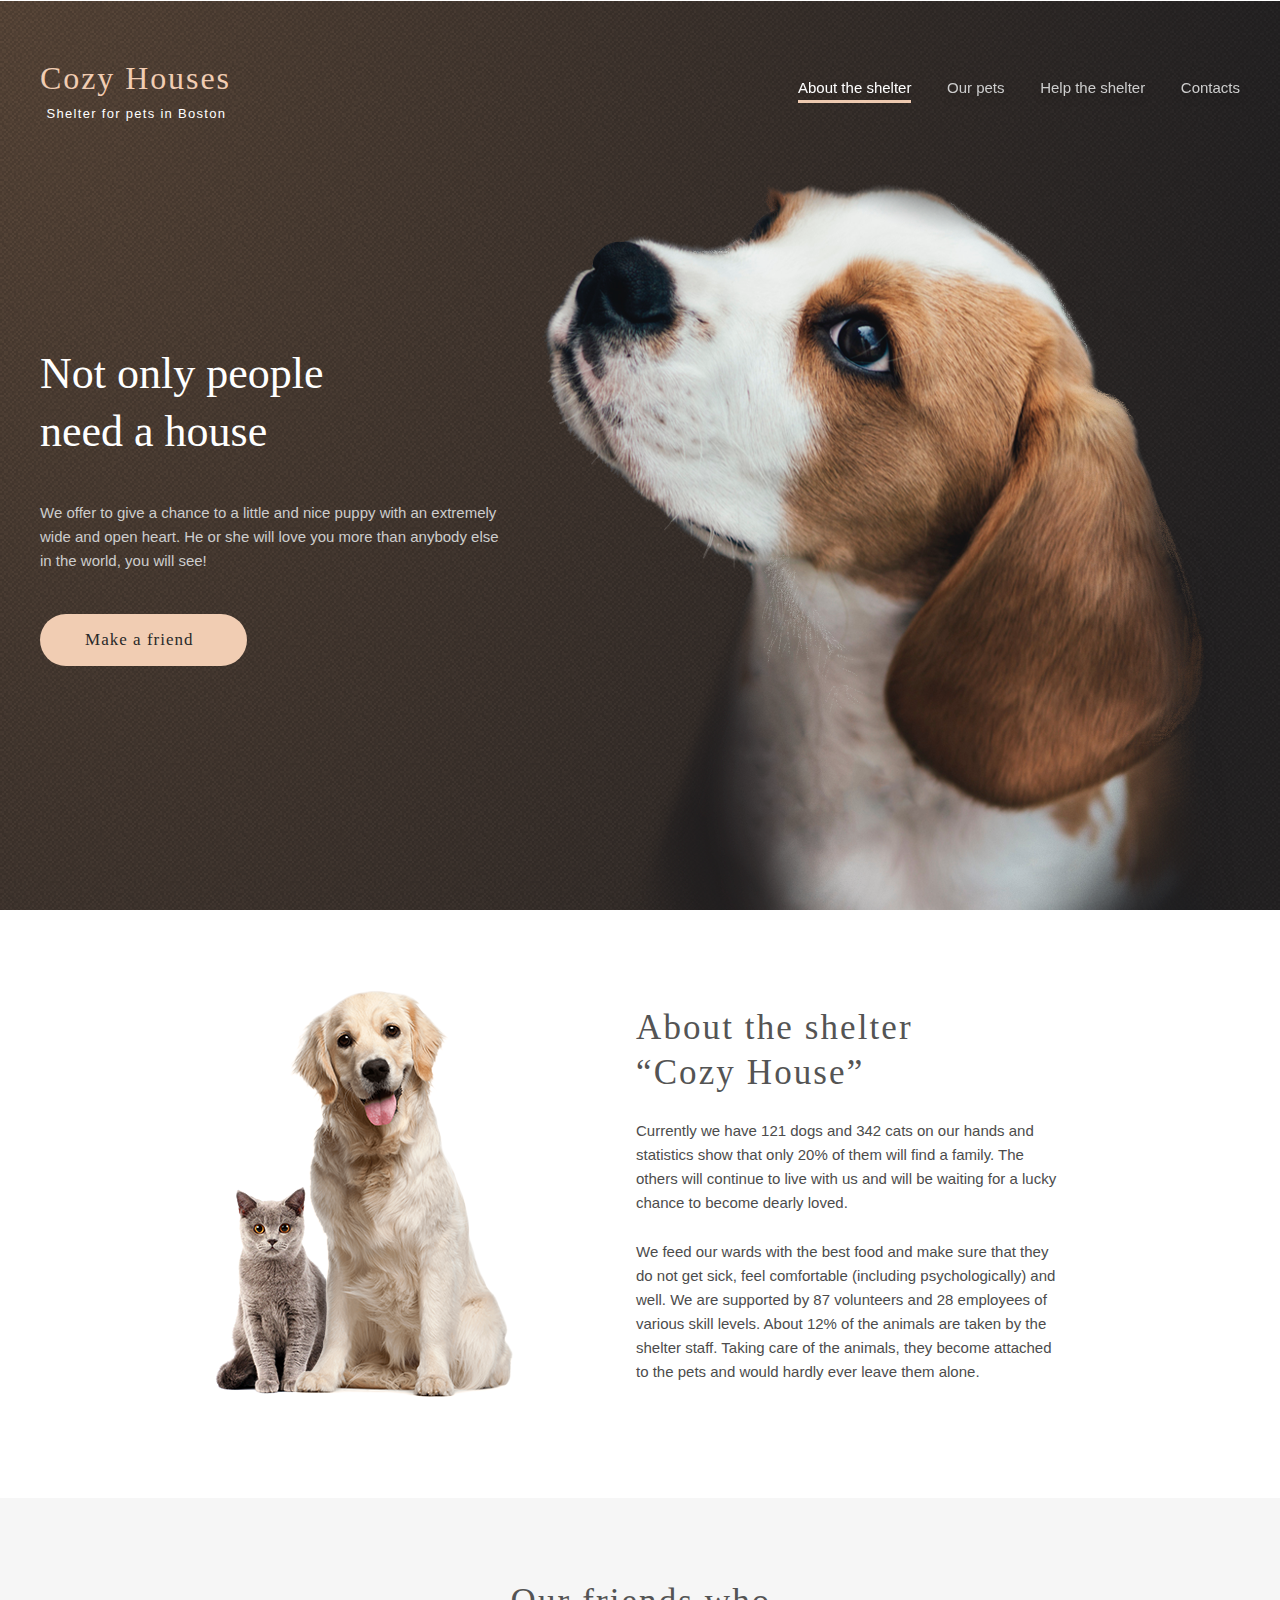
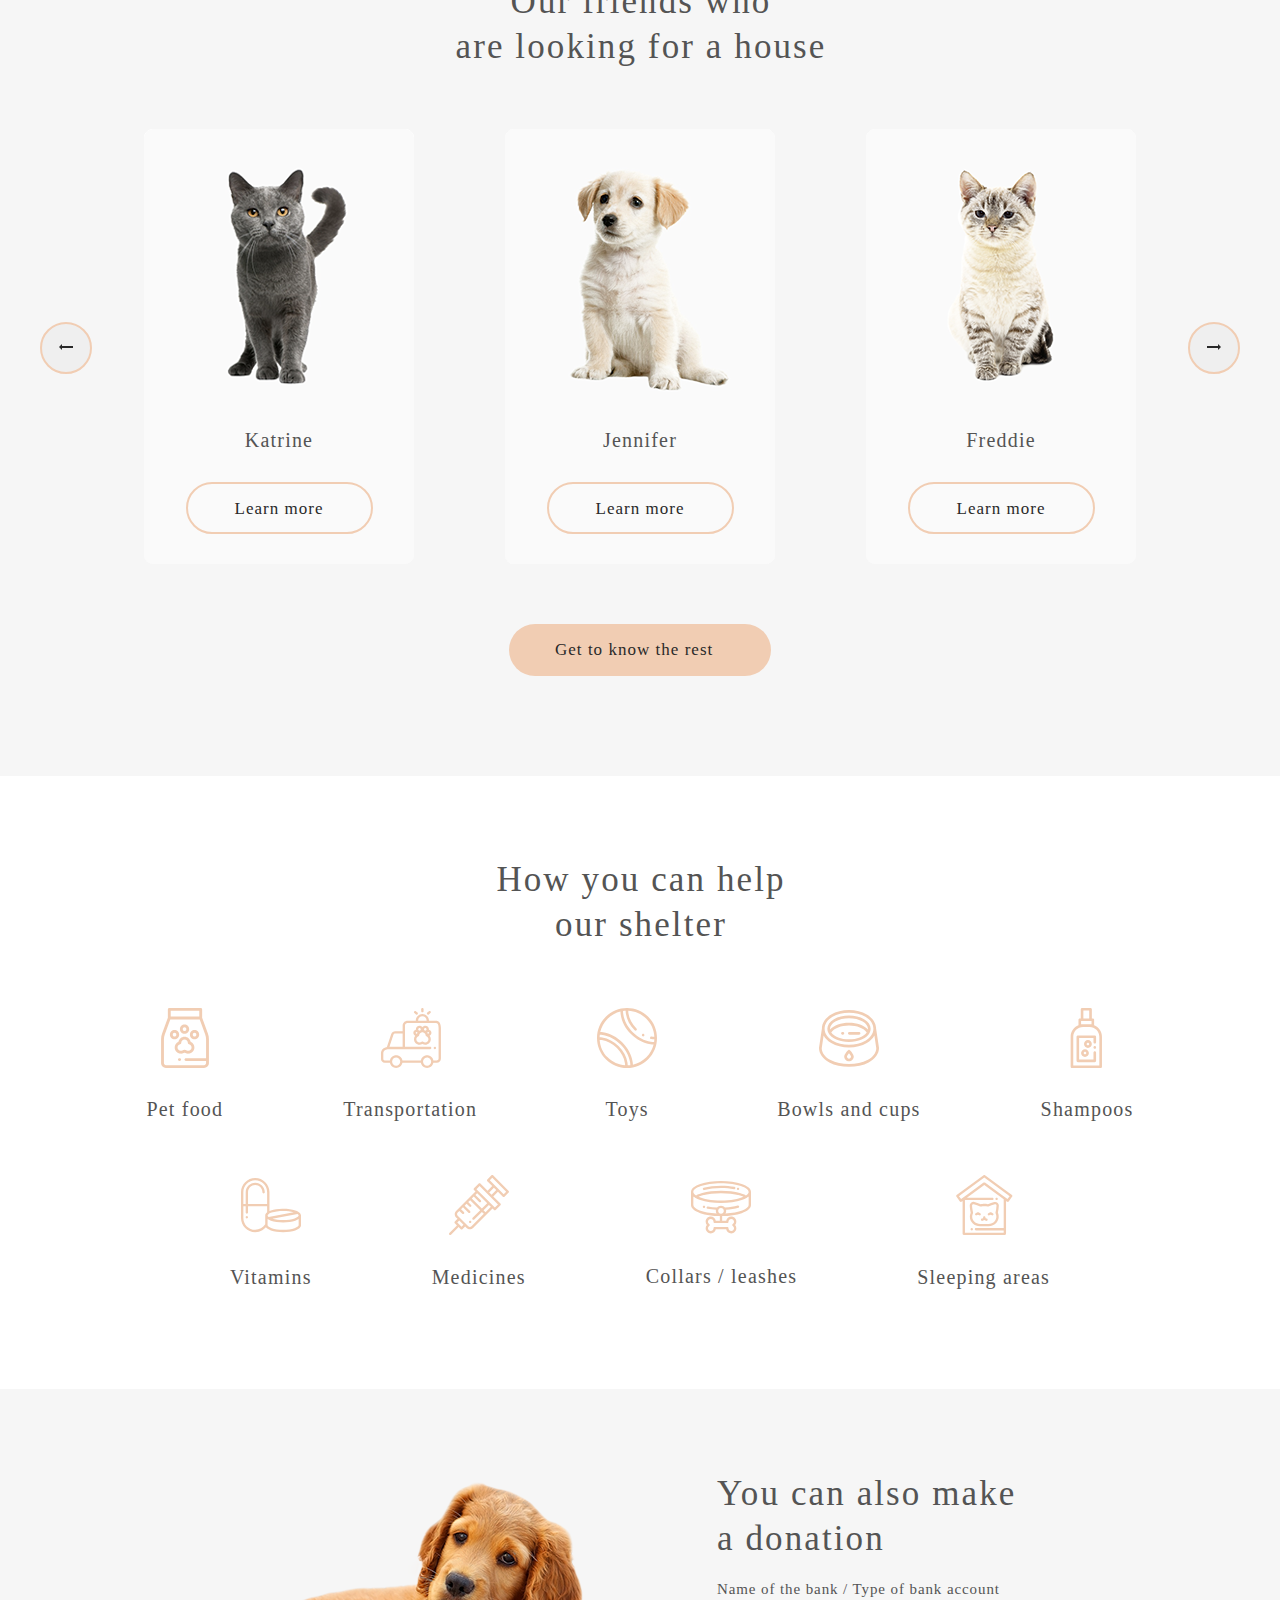
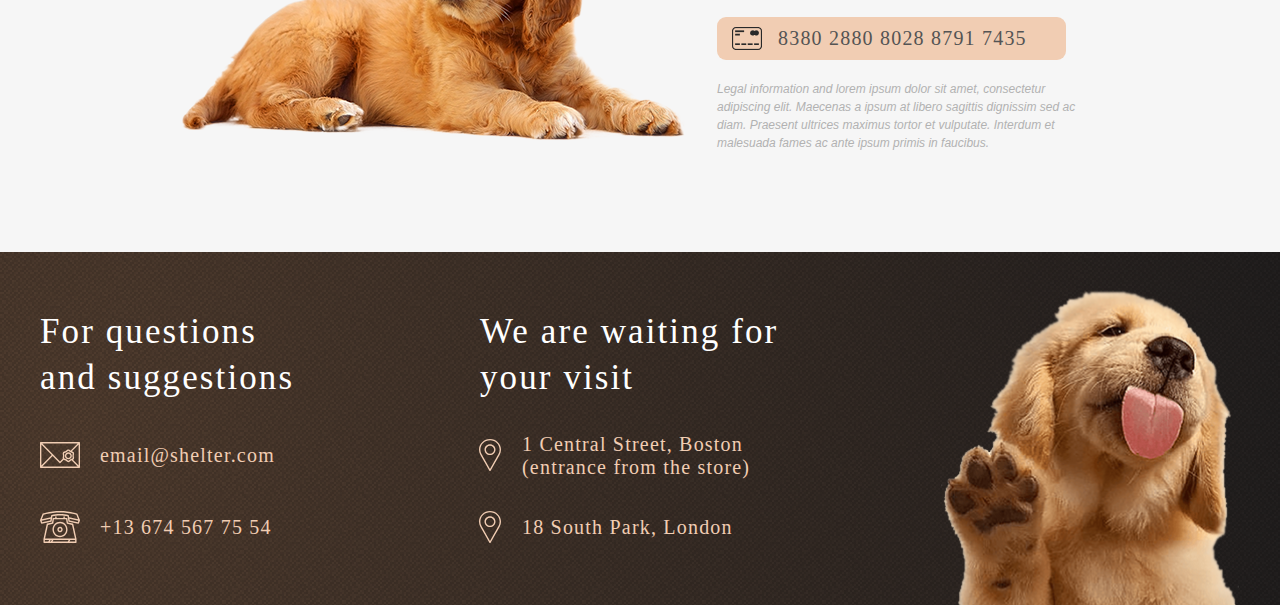
==== commit e4279118: "Add new information" ====
--- a/pages/main/index.html
+++ b/pages/main/index.html
@@ -14,7 +14,7 @@
         <div class="header__container">
             <a href="javascript:void(0)" class="header__logo">
                 <div>
-                    <h1 class="header__title">Cozy House</h1>
+                    <h1 class="header__title">Cozy Houses</h1>
                     <p class="header__subtitle">Shelter for pets in Boston</p>
                 </div>
             </a>
